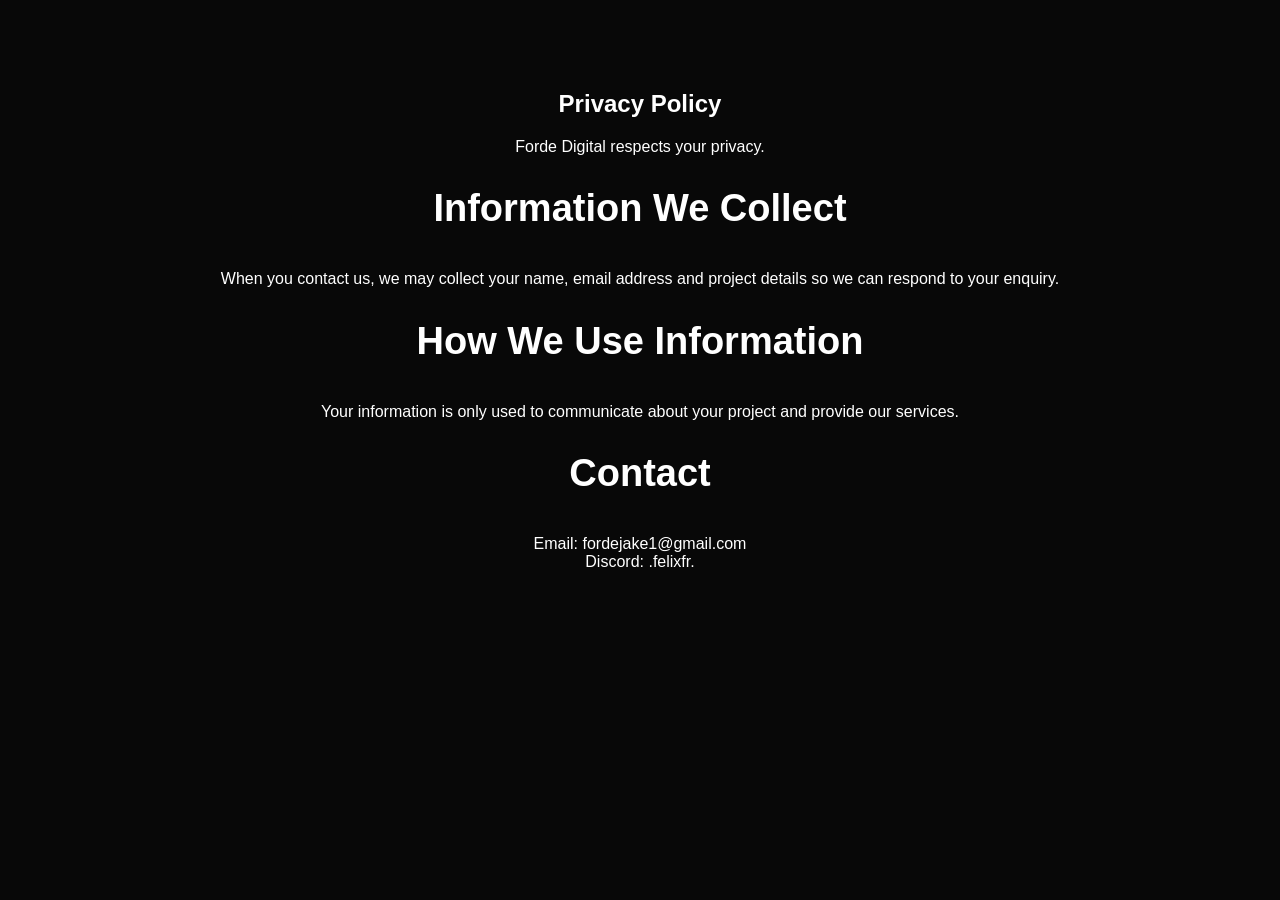
==== privacy.html @ 4c5247cc "Added legal pages" ====
<!DOCTYPE html>
<html>

<head>

<title>Privacy Policy | Forde Digital</title>

<link rel="stylesheet" href="style.css">

</head>


<body>


<section>

<h1>Privacy Policy</h1>


<p>
Forde Digital respects your privacy.
</p>


<h2>Information We Collect</h2>

<p>
When you contact us, we may collect your name,
email address and project details so we can respond
to your enquiry.
</p>


<h2>How We Use Information</h2>

<p>
Your information is only used to communicate about
your project and provide our services.
</p>


<h2>Contact</h2>

<p>
Email: fordejake1@gmail.com
<br>
Discord: .felixfr.
</p>


</section>


</body>

</html>
---- style.css ----
* {
    box-sizing: border-box;
}


html {
    scroll-behavior: smooth;
}


body {

    margin: 0;
    font-family: Arial, sans-serif;
    background: #080808;
    color: white;
    text-align: center;

}



nav {

    display: flex;
    justify-content: space-between;
    align-items: center;

    padding: 20px 50px;

    background: #111;

    position: sticky;
    top: 0;

    z-index: 10;

}



nav h2 {

    margin: 0;
    letter-spacing: 2px;

}



nav a {

    color: white;
    text-decoration: none;

    margin: 0 15px;

    font-size: 16px;

}



nav a:hover {

    color: #aaa;

}





header {

    padding: 120px 20px;

    background: linear-gradient(135deg, #111, #333);

}



.logo {

    width: 100px;
    height: 100px;

    margin: auto;

    display: flex;

    align-items: center;
    justify-content: center;


    background: white;

    color: black;

    font-size: 45px;

    font-weight: bold;


    border-radius: 25px;


    animation: pulse 2s infinite;

}




header h1 {

    font-size: 60px;

    margin-bottom: 10px;

}



header h2 {

    font-size: 30px;

}



header p {

    max-width: 650px;

    margin: 20px auto;

    font-size: 20px;

    line-height: 1.6;

}





.button {

    display: inline-block;

    margin-top: 25px;

    padding: 15px 35px;


    background: white;

    color: black;


    border-radius: 10px;


    text-decoration: none;

    font-weight: bold;

}



.button:hover {

    transform: scale(1.05);

    transition: 0.3s;

}





section {

    padding: 70px 20px;

}



section h2 {

    font-size: 38px;

    margin-bottom: 40px;

}





.cards {

    display: flex;

    justify-content: center;

    gap: 25px;

    flex-wrap: wrap;

}





.card {

    background: #161616;

    width: 280px;

    padding: 30px;


    border-radius: 20px;


    box-shadow: 0 0 20px rgba(255,255,255,0.05);

}



.card:hover {

    transform: translateY(-10px);

    transition: 0.3s;

}





.contact-form {

    max-width: 500px;

    margin: auto;


    display: flex;

    flex-direction: column;

    gap: 15px;

}





.contact-form input,
.contact-form textarea {


    padding: 15px;


    border-radius: 10px;


    border: none;


    background: #171717;


    color: white;


    font-size: 16px;


}



.contact-form textarea {

    height: 130px;

    resize: none;

}





.contact-form button {


    padding: 15px;


    border: none;


    border-radius: 10px;


    background: white;


    color: black;


    font-size: 18px;


    font-weight: bold;


    cursor: pointer;


}



.contact-form button:hover {

    transform: scale(1.05);

    transition: 0.3s;

}





footer {

    padding: 30px;

    background: #111;

}





@keyframes pulse {


    0% {

        transform: scale(1);

    }


    50% {

        transform: scale(1.08);

    }


    100% {

        transform: scale(1);

    }


}





@media(max-width:700px){


    nav {

        flex-direction: column;

        gap: 15px;

    }


    nav a {

        display: inline-block;

        margin: 8px;

    }


    header h1 {

        font-size: 40px;

    }


    header h2 {

        font-size: 22px;

    }


}
.contact-form select {

    padding:15px;

    border-radius:10px;

    border:none;

    background:#171717;

    color:white;

    font-size:16px;

}
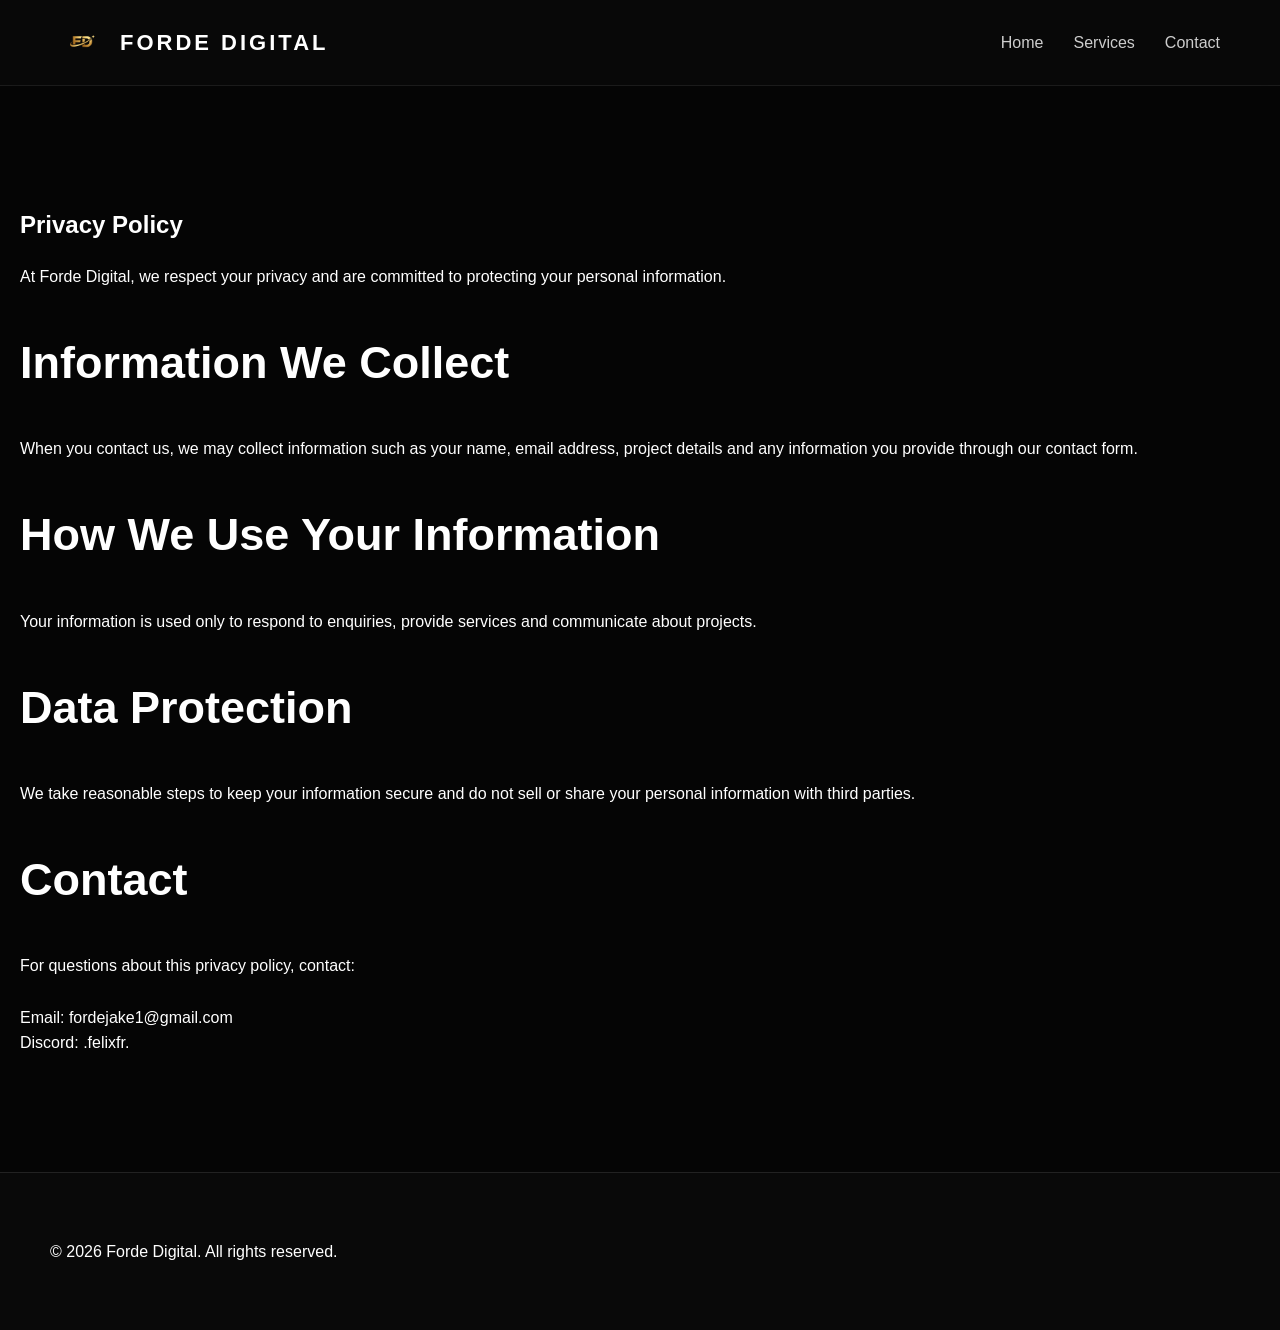
==== commit c18c9687: "Improved legal pages" ====
--- a/privacy.html
+++ b/privacy.html
@@ -4,6 +4,8 @@
 <head>
 
 <title>Privacy Policy | Forde Digital</title>
+
+<link rel="icon" type="image/png" href="favicon.png">
 
 <link rel="stylesheet" href="style.css">
 
@@ -13,36 +15,65 @@
 <body>
 
 
+<nav>
+
+<div class="brand">
+
+<img src="favicon.png" alt="Forde Digital Logo">
+
+<h2>FORDE DIGITAL</h2>
+
+</div>
+
+
+<div class="nav-links">
+
+<a href="index.html">Home</a>
+<a href="index.html#services">Services</a>
+<a href="index.html#contact">Contact</a>
+
+</div>
+
+</nav>
+
+
+
 <section>
 
 <h1>Privacy Policy</h1>
 
 
 <p>
-Forde Digital respects your privacy.
+At Forde Digital, we respect your privacy and are committed to protecting your personal information.
 </p>
 
 
 <h2>Information We Collect</h2>
 
 <p>
-When you contact us, we may collect your name,
-email address and project details so we can respond
-to your enquiry.
+When you contact us, we may collect information such as your name, email address, project details and any information you provide through our contact form.
 </p>
 
 
-<h2>How We Use Information</h2>
+<h2>How We Use Your Information</h2>
 
 <p>
-Your information is only used to communicate about
-your project and provide our services.
+Your information is used only to respond to enquiries, provide services and communicate about projects.
+</p>
+
+
+<h2>Data Protection</h2>
+
+<p>
+We take reasonable steps to keep your information secure and do not sell or share your personal information with third parties.
 </p>
 
 
 <h2>Contact</h2>
 
 <p>
+For questions about this privacy policy, contact:
+<br><br>
 Email: fordejake1@gmail.com
 <br>
 Discord: .felixfr.
@@ -52,6 +83,16 @@
 </section>
 
 
+
+<footer>
+
+<p>
+© 2026 Forde Digital. All rights reserved.
+</p>
+
+</footer>
+
+
 </body>
 
 </html>
--- a/style.css
+++ b/style.css
@@ -2,444 +2,917 @@
     box-sizing: border-box;
 }
 
-
 html {
     scroll-behavior: smooth;
 }
 
-
 body {
-
     margin: 0;
-    font-family: Arial, sans-serif;
-    background: #080808;
+    font-family: "Inter", Arial, sans-serif;
+    background: #050505;
     color: white;
-    text-align: center;
-
-}
-
-
+    line-height: 1.6;
+}
+
+
+/* PREMIUM NAVBAR */
 
 nav {
 
+    display:flex;
+    justify-content:space-between;
+    align-items:center;
+
+    padding:20px 60px;
+
+    background:rgba(10,10,10,0.75);
+
+    backdrop-filter:blur(15px);
+
+    border-bottom:1px solid rgba(255,255,255,0.08);
+
+    position:sticky;
+    top:0;
+
+    z-index:100;
+
+}
+
+
+/* BRAND */
+
+.brand {
+
+    display:flex;
+    align-items:center;
+    gap:15px;
+
+}
+
+
+.brand img {
+
+    width:50px;
+    height:50px;
+
+    border-radius:14px;
+
+    transition:.3s;
+
+}
+
+
+.brand img:hover {
+
+    transform:rotate(-5deg) scale(1.1);
+
+}
+
+
+.brand h2 {
+
+    margin:0;
+
+    letter-spacing:3px;
+
+    font-size:22px;
+
+}
+
+
+/* LINKS */
+
+.nav-links {
+
+    display:flex;
+
+    gap:30px;
+
+}
+
+
+.nav-links a {
+
+    color:white;
+
+    text-decoration:none;
+
+    opacity:.8;
+
+    transition:.3s;
+
+    font-weight:500;
+
+}
+
+
+.nav-links a:hover {
+
+    color:#d4af37;
+
+    opacity:1;
+
+    transform:translateY(-2px);
+
+}
+
+
+/* HERO */
+
+
+header {
+
+    min-height: 90vh;
+
     display: flex;
-    justify-content: space-between;
+
+    flex-direction: column;
+
+    justify-content: center;
+
     align-items: center;
 
-    padding: 20px 50px;
-
-    background: #111;
-
-    position: sticky;
-    top: 0;
-
-    z-index: 10;
-
-}
-
-
-
-nav h2 {
-
-    margin: 0;
-    letter-spacing: 2px;
-
-}
-
-
-
-nav a {
-
-    color: white;
-    text-decoration: none;
-
-    margin: 0 15px;
-
-    font-size: 16px;
-
-}
-
-
-
-nav a:hover {
-
-    color: #aaa;
-
-}
-
-
-
+
+    background:
+
+    radial-gradient(circle at top, #333, #050505 60%);
+
+
+}
+
+
+
+.logo {
+
+    width: 120px;
+    height: 120px;
+
+
+    display:flex;
+
+    justify-content:center;
+
+    align-items:center;
+
+
+    background:
+
+    linear-gradient(135deg,#ffffff,#d4af37);
+
+
+    color:black;
+
+
+    font-size:50px;
+
+    font-weight:bold;
+
+
+    border-radius:30px;
+
+
+    box-shadow:
+
+    0 0 40px rgba(212,175,55,0.4);
+
+
+}
+
+
+
+header h1 {
+
+    font-size:70px;
+
+    letter-spacing:5px;
+
+}
+
+
+
+header h2 {
+
+    font-size:30px;
+
+    color:#d4af37;
+
+}
+
+
+
+header p {
+
+    max-width:700px;
+
+    font-size:20px;
+
+    opacity:0.8;
+
+}
+
+
+
+
+
+.button {
+
+    margin-top:30px;
+
+    padding:16px 40px;
+
+
+    background:#d4af37;
+
+    color:black;
+
+
+    text-decoration:none;
+
+
+    border-radius:50px;
+
+
+    font-weight:bold;
+
+
+    transition:.3s;
+
+
+}
+
+
+
+.button:hover {
+
+    transform:translateY(-5px);
+
+    box-shadow:
+
+    0 10px 30px rgba(212,175,55,.4);
+
+}
+
+
+
+
+/* SECTIONS */
+
+
+section {
+
+    padding:100px 20px;
+
+}
+
+
+section h2 {
+
+    font-size:45px;
+
+}
+
+
+
+/* CARDS */
+
+
+.cards {
+
+    display:flex;
+
+    justify-content:center;
+
+    gap:30px;
+
+    flex-wrap:wrap;
+
+}
+
+
+
+.card {
+
+
+    background:
+
+    linear-gradient(145deg,#151515,#090909);
+
+
+    border:1px solid #222;
+
+
+    padding:35px;
+
+
+    width:300px;
+
+
+    border-radius:25px;
+
+
+    transition:.3s;
+
+
+}
+
+
+
+.card:hover {
+
+
+    transform:translateY(-10px);
+
+
+    border-color:#d4af37;
+
+
+}
+
+
+
+
+.card h3 {
+
+    color:#d4af37;
+
+}
+
+
+
+
+
+/* FORM */
+
+
+.contact-form {
+
+    max-width:600px;
+
+    margin:auto;
+
+
+    display:flex;
+
+    flex-direction:column;
+
+    gap:20px;
+
+
+}
+
+
+.contact-form input,
+.contact-form textarea,
+.contact-form select {
+
+
+    background:#111;
+
+
+    color:white;
+
+
+    border:1px solid #333;
+
+
+    padding:16px;
+
+
+    border-radius:15px;
+
+
+}
+
+
+
+.contact-form button {
+
+
+    background:#d4af37;
+
+
+    color:black;
+
+
+    padding:16px;
+
+
+    border:none;
+
+
+    border-radius:15px;
+
+
+    font-weight:bold;
+
+
+    cursor:pointer;
+
+
+}
+
+
+
+
+
+footer {
+
+
+    background:#090909;
+
+
+    padding:50px;
+
+
+    border-top:1px solid #222;
+
+
+}
+
+
+
+footer a {
+
+    color:#d4af37;
+
+    text-decoration:none;
+
+}
+
+
+
+
+
+@media(max-width:700px){
+
+
+    body {
+        overflow-x:hidden;
+    }
+
+
+
+    nav {
+
+        padding:20px;
+
+        flex-direction:column;
+
+        gap:20px;
+
+        text-align:center;
+
+    }
+
+
+
+    nav h2 {
+
+        font-size:22px;
+
+    }
+
+
+
+    nav a {
+
+        margin:8px;
+
+        font-size:14px;
+
+    }
+
+
+
+
+
+    header {
+
+        min-height:80vh;
+
+        padding:40px 20px;
+
+        text-align:center;
+
+    }
+
+
+
+
+    .logo {
+
+        width:90px;
+
+        height:90px;
+
+        font-size:35px;
+
+    }
+
+
+
+
+
+    header h1 {
+
+        font-size:38px;
+
+        letter-spacing:2px;
+
+    }
+
+
+
+
+    header h2 {
+
+        font-size:22px;
+
+    }
+
+
+
+
+    header p {
+
+        font-size:16px;
+
+    }
+
+
+
+
+
+    .hero-buttons {
+
+        flex-direction:column;
+
+        width:100%;
+
+    }
+
+
+
+
+    .button {
+
+        width:100%;
+
+        max-width:300px;
+
+        margin:auto;
+
+    }
+
+
+
+
+
+    section {
+
+        padding:60px 20px;
+
+    }
+
+
+
+
+    section h2 {
+
+        font-size:32px;
+
+    }
+
+
+
+
+    .cards {
+
+        flex-direction:column;
+
+        align-items:center;
+
+    }
+
+
+
+
+    .card {
+
+        width:100%;
+
+        max-width:350px;
+
+    }
+
+
+
+
+
+    .featured {
+
+        transform:none;
+
+    }
+
+
+
+
+
+    .contact-form {
+
+        width:100%;
+
+    }
+
+
+
+
+    footer {
+
+        padding:30px 20px;
+
+        font-size:14px;
+
+    }
+
+
+}
+/* Animated Background Effects */
 
 
 header {
 
-    padding: 120px 20px;
-
-    background: linear-gradient(135deg, #111, #333);
-
-}
-
-
-
-.logo {
-
-    width: 100px;
-    height: 100px;
-
-    margin: auto;
-
-    display: flex;
-
-    align-items: center;
-    justify-content: center;
-
-
-    background: white;
-
-    color: black;
-
-    font-size: 45px;
-
-    font-weight: bold;
-
-
-    border-radius: 25px;
-
-
-    animation: pulse 2s infinite;
-
-}
-
-
+    overflow:hidden;
+
+}
+
+
+.background-effects {
+
+    position:absolute;
+
+    inset:0;
+
+    pointer-events:none;
+
+    z-index:0;
+
+}
+
+
+
+.circle {
+
+    position:absolute;
+
+    border-radius:50%;
+
+    background:#d4af37;
+
+    opacity:0.12;
+
+    filter:blur(20px);
+
+    animation:float 10s infinite ease-in-out;
+
+}
+
+
+
+.circle1 {
+
+    width:300px;
+
+    height:300px;
+
+    top:10%;
+
+    left:10%;
+
+}
+
+
+
+.circle2 {
+
+    width:200px;
+
+    height:200px;
+
+    right:15%;
+
+    top:40%;
+
+    animation-delay:2s;
+
+}
+
+
+
+.circle3 {
+
+    width:250px;
+
+    height:250px;
+
+    bottom:5%;
+
+    left:40%;
+
+    animation-delay:4s;
+
+}
+
+
+
+@keyframes float {
+
+
+0% {
+
+    transform:translateY(0px);
+
+}
+
+
+
+50% {
+
+    transform:translateY(-40px);
+
+}
+
+
+
+100% {
+
+    transform:translateY(0px);
+
+}
+
+
+}
+
+
+
+/* Keep hero content above effects */
+
+
+header > *:not(.background-effects) {
+
+    position:relative;
+
+    z-index:1;
+
+}
+/* NAVBAR BRAND */
+
+.brand {
+
+    display:flex;
+    align-items:center;
+    gap:15px;
+
+}
+
+
+.brand img {
+
+    width:45px;
+    height:45px;
+
+    border-radius:12px;
+
+}
+
+
+.brand h2 {
+
+    margin:0;
+    letter-spacing:3px;
+
+}
+
+
+/* NAV LINKS */
+
+.nav-links {
+
+    display:flex;
+    align-items:center;
+
+}
+/* HERO UPGRADE */
+
+header {
+
+    position:relative;
+
+    overflow:hidden;
+
+}
+
+
+header::before {
+
+    content:"";
+
+    position:absolute;
+
+    width:500px;
+    height:500px;
+
+    background:#d4af37;
+
+    opacity:.15;
+
+    filter:blur(120px);
+
+    top:-200px;
+    left:50%;
+
+    transform:translateX(-50%);
+
+}
+
+
+.hero-content {
+
+    text-align:center;
+
+    position:relative;
+
+    z-index:2;
+
+}
+
+
+.hero-logo {
+
+    width:140px;
+
+    height:140px;
+
+    border-radius:30px;
+
+    margin-bottom:30px;
+
+    box-shadow:0 0 50px rgba(212,175,55,.5);
+
+}
 
 
 header h1 {
 
-    font-size: 60px;
-
-    margin-bottom: 10px;
-
-}
-
+    font-size:75px;
+
+    margin:10px 0;
+
+}
 
 
 header h2 {
 
-    font-size: 30px;
-
-}
-
-
-
-header p {
-
-    max-width: 650px;
-
-    margin: 20px auto;
-
-    font-size: 20px;
-
-    line-height: 1.6;
-
-}
-
-
-
-
-
-.button {
-
-    display: inline-block;
-
-    margin-top: 25px;
-
-    padding: 15px 35px;
-
-
-    background: white;
-
-    color: black;
-
-
-    border-radius: 10px;
-
-
-    text-decoration: none;
-
-    font-weight: bold;
-
-}
-
-
-
-.button:hover {
-
-    transform: scale(1.05);
-
-    transition: 0.3s;
-
-}
-
-
-
-
-
-section {
-
-    padding: 70px 20px;
-
-}
-
-
-
-section h2 {
-
-    font-size: 38px;
-
-    margin-bottom: 40px;
-
-}
-
-
-
-
-
-.cards {
-
-    display: flex;
-
-    justify-content: center;
-
-    gap: 25px;
-
-    flex-wrap: wrap;
-
-}
-
-
-
-
-
-.card {
-
-    background: #161616;
-
-    width: 280px;
-
-    padding: 30px;
-
-
-    border-radius: 20px;
-
-
-    box-shadow: 0 0 20px rgba(255,255,255,0.05);
-
-}
-
-
-
-.card:hover {
-
-    transform: translateY(-10px);
-
-    transition: 0.3s;
-
-}
-
-
-
-
-
-.contact-form {
-
-    max-width: 500px;
-
-    margin: auto;
-
-
-    display: flex;
-
-    flex-direction: column;
-
-    gap: 15px;
-
-}
-
-
-
-
-
-.contact-form input,
-.contact-form textarea {
-
-
-    padding: 15px;
-
-
-    border-radius: 10px;
-
-
-    border: none;
-
-
-    background: #171717;
-
-
-    color: white;
-
-
-    font-size: 16px;
-
-
-}
-
-
-
-.contact-form textarea {
-
-    height: 130px;
-
-    resize: none;
-
-}
-
-
-
-
-
-.contact-form button {
-
-
-    padding: 15px;
-
-
-    border: none;
-
-
-    border-radius: 10px;
-
-
-    background: white;
-
-
-    color: black;
-
-
-    font-size: 18px;
-
-
-    font-weight: bold;
-
-
-    cursor: pointer;
-
-
-}
-
-
-
-.contact-form button:hover {
-
-    transform: scale(1.05);
-
-    transition: 0.3s;
-
-}
-
-
-
-
-
-footer {
-
-    padding: 30px;
-
-    background: #111;
-
-}
-
-
-
-
-
-@keyframes pulse {
-
-
-    0% {
-
-        transform: scale(1);
-
-    }
-
-
-    50% {
-
-        transform: scale(1.08);
-
-    }
-
-
-    100% {
-
-        transform: scale(1);
-
-    }
-
-
-}
-
-
-
-
-
-@media(max-width:700px){
-
-
-    nav {
-
-        flex-direction: column;
-
-        gap: 15px;
-
-    }
-
-
-    nav a {
-
-        display: inline-block;
-
-        margin: 8px;
-
-    }
-
-
-    header h1 {
-
-        font-size: 40px;
-
-    }
-
-
-    header h2 {
-
-        font-size: 22px;
-
-    }
-
-
-}
-.contact-form select {
-
-    padding:15px;
-
-    border-radius:10px;
-
-    border:none;
-
-    background:#171717;
-
-    color:white;
-
-    font-size:16px;
+    color:#d4af37;
+
+}
+
+
+.hero-buttons {
+
+    display:flex;
+
+    justify-content:center;
+
+    gap:20px;
+
+    margin-top:40px;
+
+}
+
+
+.secondary-button {
+
+    padding:16px 40px;
+
+    border:1px solid #d4af37;
+
+    color:#d4af37;
+
+    text-decoration:none;
+
+    border-radius:50px;
+
+    transition:.3s;
+
+}
+
+
+.secondary-button:hover {
+
+    background:#d4af37;
+
+    color:black;
 
 }
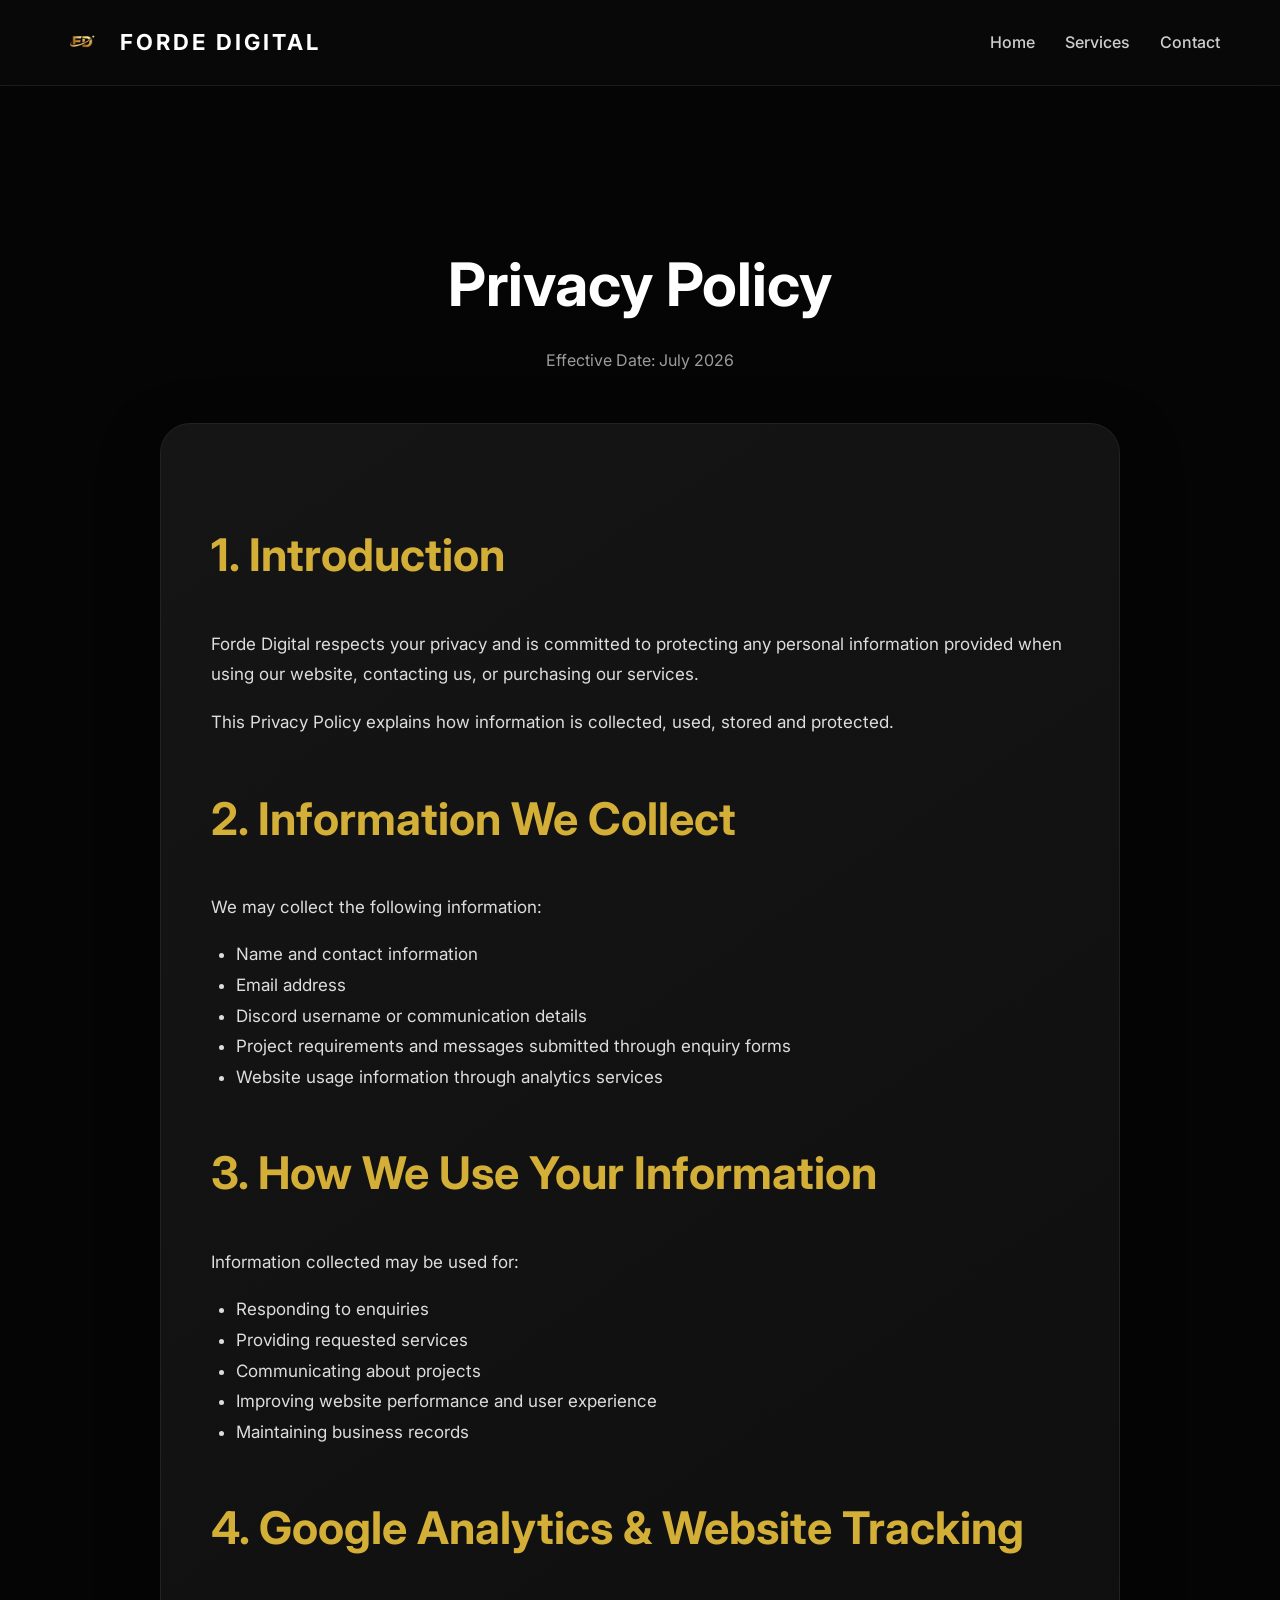
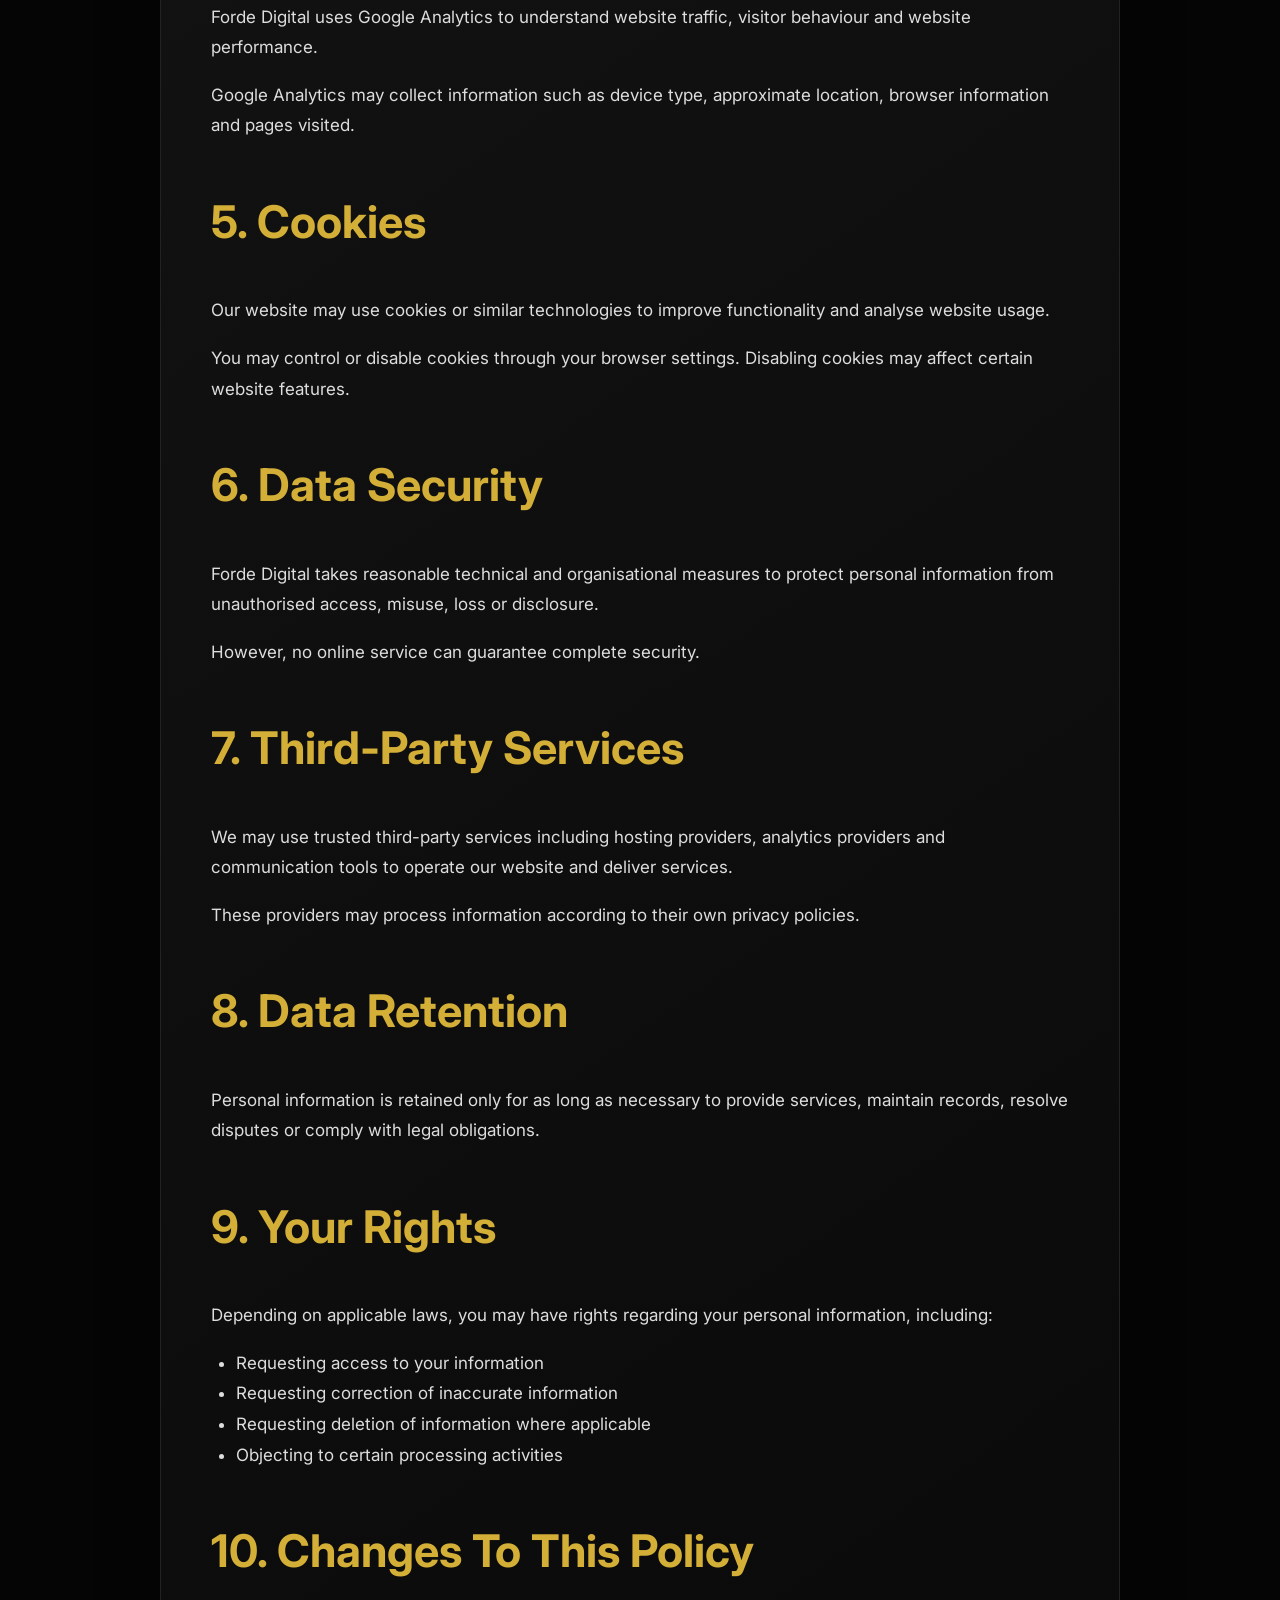
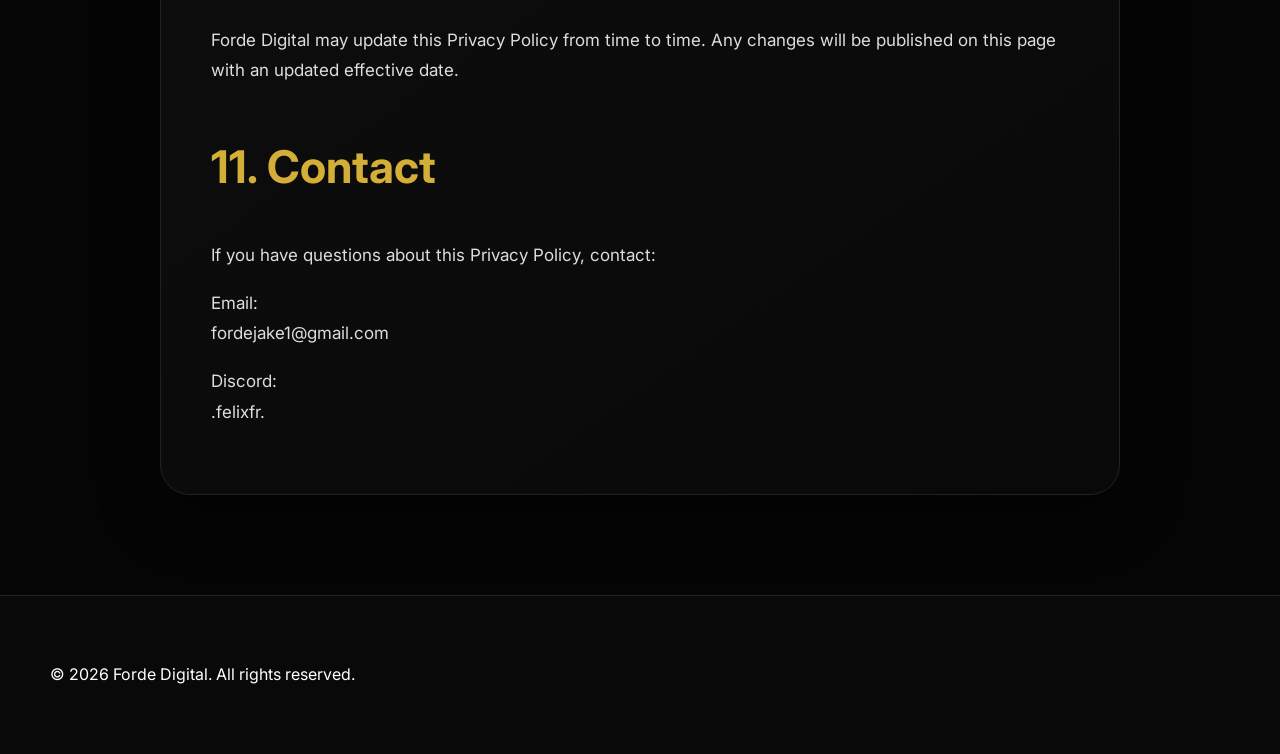
==== commit bca2e698: "Improved privacy policy page" ====
--- a/privacy.html
+++ b/privacy.html
@@ -8,6 +8,8 @@
 <link rel="icon" type="image/png" href="favicon.png">
 
 <link rel="stylesheet" href="style.css">
+
+<link href="https://fonts.googleapis.com/css2?family=Inter:wght@400;500;700;900&display=swap" rel="stylesheet">
 
 </head>
 
@@ -38,46 +40,182 @@
 
 
 
-<section>
+<section class="legal-page">
+
 
 <h1>Privacy Policy</h1>
 
-
-<p>
-At Forde Digital, we respect your privacy and are committed to protecting your personal information.
-</p>
-
-
-<h2>Information We Collect</h2>
-
-<p>
-When you contact us, we may collect information such as your name, email address, project details and any information you provide through our contact form.
-</p>
-
-
-<h2>How We Use Your Information</h2>
-
-<p>
-Your information is used only to respond to enquiries, provide services and communicate about projects.
-</p>
-
-
-<h2>Data Protection</h2>
-
-<p>
-We take reasonable steps to keep your information secure and do not sell or share your personal information with third parties.
-</p>
-
-
-<h2>Contact</h2>
-
-<p>
-For questions about this privacy policy, contact:
-<br><br>
-Email: fordejake1@gmail.com
+<p class="legal-date">
+Effective Date: July 2026
+</p>
+
+
+
+<div class="legal-box">
+
+
+
+<h2>1. Introduction</h2>
+
+<p>
+Forde Digital respects your privacy and is committed to protecting any personal information provided when using our website, contacting us, or purchasing our services.
+</p>
+
+<p>
+This Privacy Policy explains how information is collected, used, stored and protected.
+</p>
+
+
+
+<h2>2. Information We Collect</h2>
+
+<p>
+We may collect the following information:
+</p>
+
+<ul>
+
+<li>Name and contact information</li>
+
+<li>Email address</li>
+
+<li>Discord username or communication details</li>
+
+<li>Project requirements and messages submitted through enquiry forms</li>
+
+<li>Website usage information through analytics services</li>
+
+</ul>
+
+
+
+<h2>3. How We Use Your Information</h2>
+
+<p>
+Information collected may be used for:
+</p>
+
+<ul>
+
+<li>Responding to enquiries</li>
+
+<li>Providing requested services</li>
+
+<li>Communicating about projects</li>
+
+<li>Improving website performance and user experience</li>
+
+<li>Maintaining business records</li>
+
+</ul>
+
+
+
+<h2>4. Google Analytics & Website Tracking</h2>
+
+<p>
+Forde Digital uses Google Analytics to understand website traffic, visitor behaviour and website performance.
+</p>
+
+<p>
+Google Analytics may collect information such as device type, approximate location, browser information and pages visited.
+</p>
+
+
+
+<h2>5. Cookies</h2>
+
+<p>
+Our website may use cookies or similar technologies to improve functionality and analyse website usage.
+</p>
+
+<p>
+You may control or disable cookies through your browser settings. Disabling cookies may affect certain website features.
+</p>
+
+
+
+<h2>6. Data Security</h2>
+
+<p>
+Forde Digital takes reasonable technical and organisational measures to protect personal information from unauthorised access, misuse, loss or disclosure.
+</p>
+
+<p>
+However, no online service can guarantee complete security.
+</p>
+
+
+
+<h2>7. Third-Party Services</h2>
+
+<p>
+We may use trusted third-party services including hosting providers, analytics providers and communication tools to operate our website and deliver services.
+</p>
+
+<p>
+These providers may process information according to their own privacy policies.
+</p>
+
+
+
+<h2>8. Data Retention</h2>
+
+<p>
+Personal information is retained only for as long as necessary to provide services, maintain records, resolve disputes or comply with legal obligations.
+</p>
+
+
+
+<h2>9. Your Rights</h2>
+
+<p>
+Depending on applicable laws, you may have rights regarding your personal information, including:
+</p>
+
+<ul>
+
+<li>Requesting access to your information</li>
+
+<li>Requesting correction of inaccurate information</li>
+
+<li>Requesting deletion of information where applicable</li>
+
+<li>Objecting to certain processing activities</li>
+
+</ul>
+
+
+
+<h2>10. Changes To This Policy</h2>
+
+<p>
+Forde Digital may update this Privacy Policy from time to time. Any changes will be published on this page with an updated effective date.
+</p>
+
+
+
+<h2>11. Contact</h2>
+
+<p>
+If you have questions about this Privacy Policy, contact:
+</p>
+
+<p>
+Email:
 <br>
-Discord: .felixfr.
-</p>
+fordejake1@gmail.com
+</p>
+
+<p>
+Discord:
+<br>
+.felixfr.
+</p>
+
+
+
+</div>
 
 
 </section>
--- a/style.css
+++ b/style.css
@@ -915,4 +915,98 @@
 
     color:black;
 
+}
+/* LEGAL PAGES */
+
+.legal-page {
+
+    max-width:1000px;
+
+    margin:auto;
+
+}
+
+
+.legal-page h1 {
+
+    font-size:60px;
+
+    text-align:center;
+
+    margin-bottom:10px;
+
+}
+
+
+.legal-date {
+
+    text-align:center;
+
+    opacity:.6;
+
+    margin-bottom:50px;
+
+}
+
+
+.legal-box {
+
+    background:
+
+    linear-gradient(145deg,#151515,#090909);
+
+    border:1px solid #222;
+
+    padding:50px;
+
+    border-radius:30px;
+
+    box-shadow:0 20px 60px rgba(0,0,0,.4);
+
+}
+
+
+.legal-box h2 {
+
+    color:#d4af37;
+
+    margin-top:45px;
+
+}
+
+
+.legal-box p,
+.legal-box li {
+
+    color:#ddd;
+
+    line-height:1.8;
+
+    font-size:17px;
+
+}
+
+
+.legal-box ul {
+
+    padding-left:25px;
+
+}
+
+
+@media(max-width:700px){
+
+.legal-page h1 {
+
+font-size:40px;
+
+}
+
+
+.legal-box {
+
+padding:25px;
+
+}
+
 }
